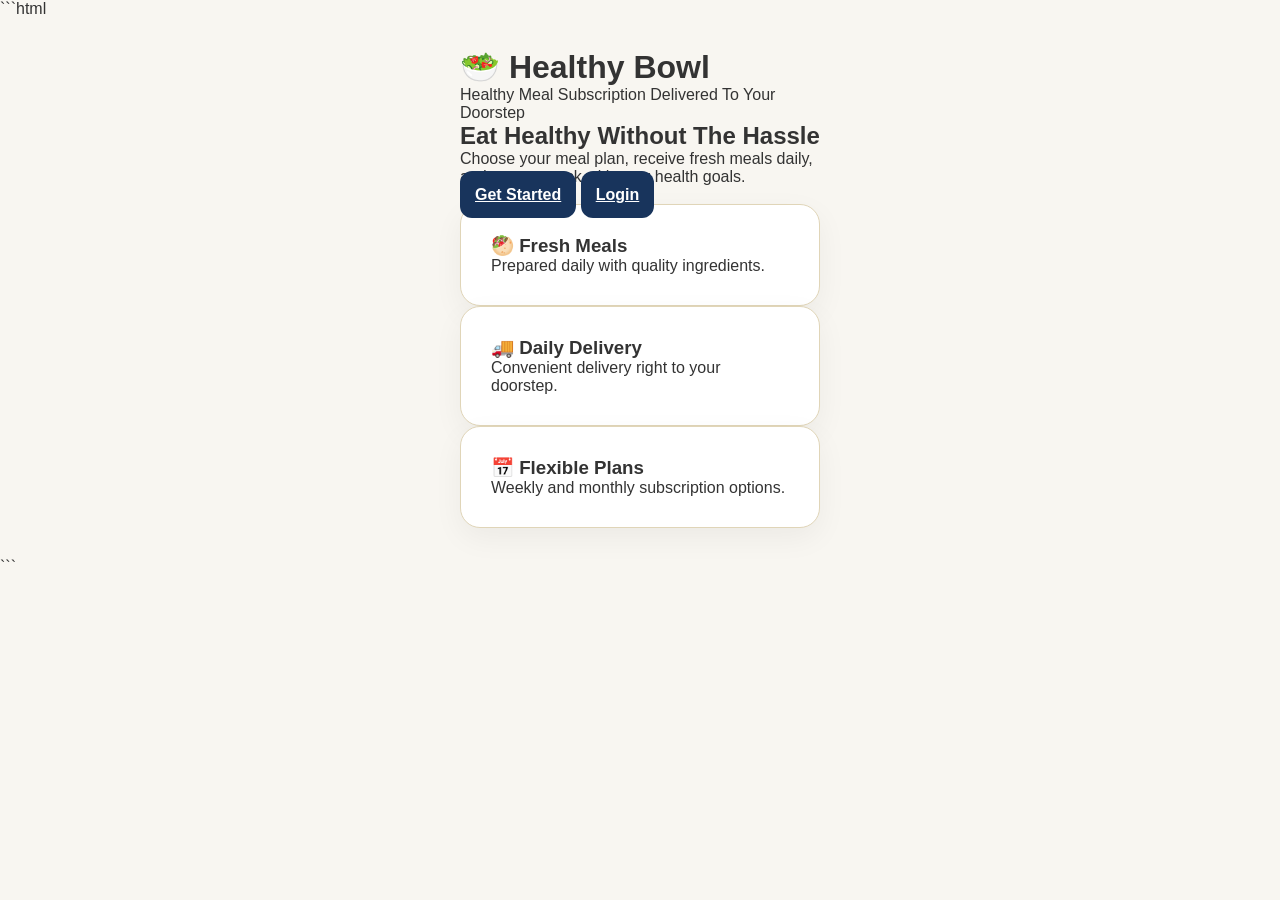
==== index.html @ 119b2592 "Add files via upload" ====
```html
<!DOCTYPE html>
<html lang="en">
<head>
    <meta charset="UTF-8">
    <meta name="viewport" content="width=device-width, initial-scale=1.0">
    <title>Healthy Bowl</title>
    <link rel="stylesheet" href="style.css">
</head>
<body>

    <div class="container">

        <header>
            <h1>🥗 Healthy Bowl</h1>
            <p>Healthy Meal Subscription Delivered To Your Doorstep</p>
        </header>

        <section class="hero">
            <h2>Eat Healthy Without The Hassle</h2>
            <p>
                Choose your meal plan, receive fresh meals daily,
                and stay on track with your health goals.
            </p>

            <div class="action-buttons">
                <a href="register.html" class="btn">Get Started</a>
                <a href="login.html" class="btn btn-secondary">Login</a>
            </div>
        </section>

        <section class="features">
            <div class="card">
                <h3>🥙 Fresh Meals</h3>
                <p>Prepared daily with quality ingredients.</p>
            </div>

            <div class="card">
                <h3>🚚 Daily Delivery</h3>
                <p>Convenient delivery right to your doorstep.</p>
            </div>

            <div class="card">
                <h3>📅 Flexible Plans</h3>
                <p>Weekly and monthly subscription options.</p>
            </div>
        </section>

    </div>

</body>
</html>
```
---- style.css ----
:root{
    --navy:#18345C;
    --gold:#C9A15D;
    --cream:#F8F6F1;
    --border:#E0D5B8;
    --success:#5E8C61;
}

*{
    margin:0;
    padding:0;
    box-sizing:border-box;
    font-family:'Segoe UI',sans-serif;
}

body{
    background:var(--cream);
    color:#333;
}

.container{
    width:100%;
    max-width:420px;
    margin:auto;
    padding:30px;
}

.card{
    background:white;
    border:1px solid var(--border);
    border-radius:20px;
    padding:30px;
    box-shadow:0 10px 30px rgba(0,0,0,.05);
}

.logo{
    text-align:center;
    color:var(--navy);
    font-size:32px;
    font-weight:700;
    margin-bottom:30px;
}

.subtitle{
    text-align:center;
    color:#666;
    margin-bottom:25px;
}

.input-group{
    margin-bottom:15px;
}

.input-group label{
    display:block;
    margin-bottom:8px;
    font-weight:600;
}

.input-group input{
    width:100%;
    padding:14px;
    border:1px solid #ddd;
    border-radius:12px;
}

.btn{
    width:100%;
    border:none;
    padding:15px;
    background:var(--navy);
    color:white;
    border-radius:12px;
    cursor:pointer;
    font-size:16px;
    font-weight:600;
}

.btn:hover{
    opacity:.9;
}

.link{
    text-align:center;
    margin-top:15px;
}

.link a{
    color:var(--gold);
    text-decoration:none;
}
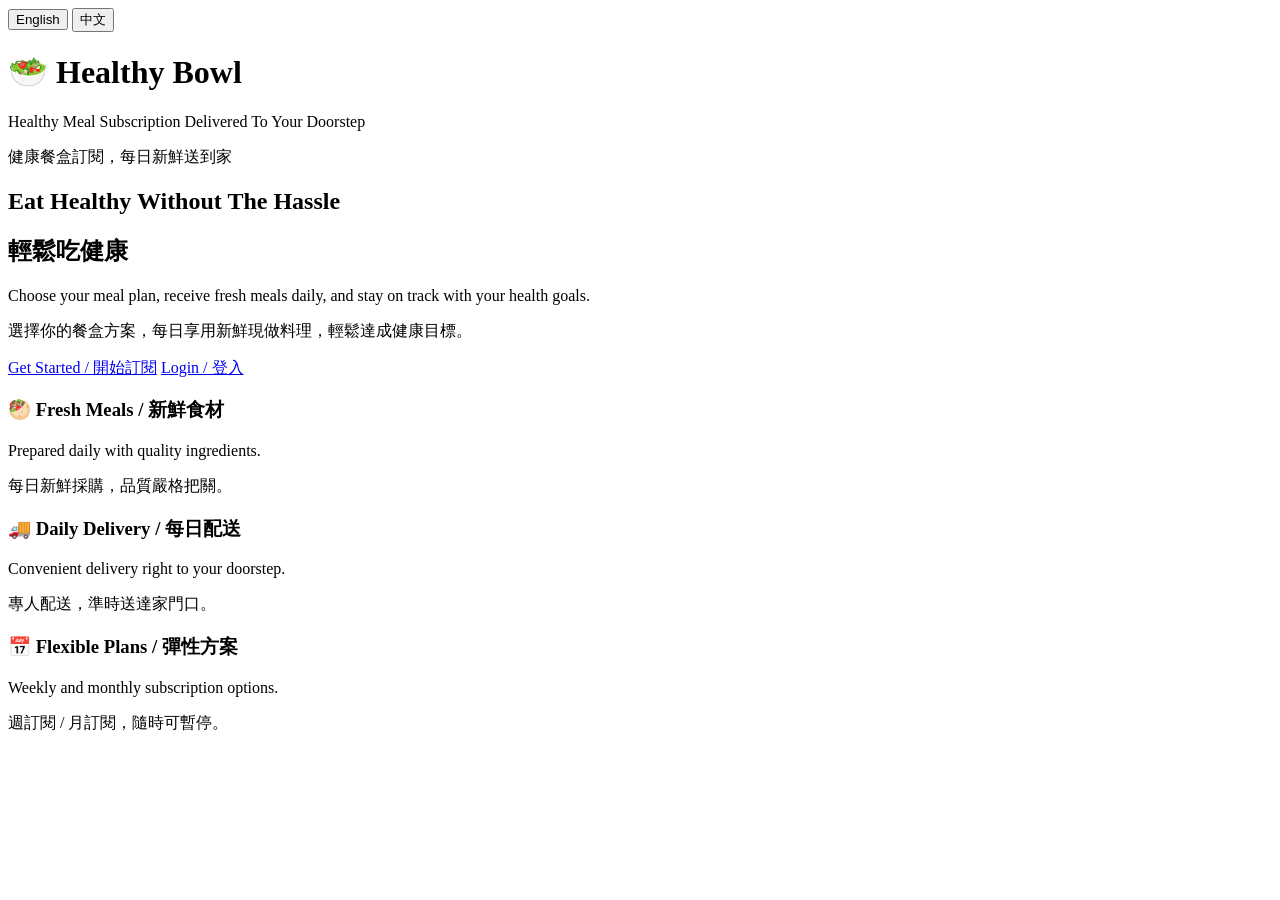
==== commit be5c3969: "Add files via upload" ====
--- a/index.html
+++ b/index.html
@@ -1,53 +1,60 @@
-```html
 <!DOCTYPE html>
 <html lang="en">
 <head>
     <meta charset="UTF-8">
     <meta name="viewport" content="width=device-width, initial-scale=1.0">
-    <title>Healthy Bowl</title>
-    <link rel="stylesheet" href="style.css">
+    <title>Healthy Bowl - Healthy Meal Subscription</title>
+    <link rel="stylesheet" href="css/style.css">
 </head>
 <body>
 
+    <!-- Language Switch / 語言切換 -->
+    <div class="language-switch">
+        <button onclick="document.documentElement.lang='en'">English</button>
+        <button onclick="document.documentElement.lang='zh'">中文</button>
+    </div>
+
     <div class="container">
-
         <header>
             <h1>🥗 Healthy Bowl</h1>
             <p>Healthy Meal Subscription Delivered To Your Doorstep</p>
+            <p class="lang-zh">健康餐盒訂閱，每日新鮮送到家</p>
         </header>
 
         <section class="hero">
             <h2>Eat Healthy Without The Hassle</h2>
+            <h2 class="lang-zh">輕鬆吃健康</h2>
             <p>
-                Choose your meal plan, receive fresh meals daily,
-                and stay on track with your health goals.
+                Choose your meal plan, receive fresh meals daily, and stay on track with your health goals.
             </p>
+            <p class="lang-zh">選擇你的餐盒方案，每日享用新鮮現做料理，輕鬆達成健康目標。</p>
 
             <div class="action-buttons">
-                <a href="register.html" class="btn">Get Started</a>
-                <a href="login.html" class="btn btn-secondary">Login</a>
+                <a href="register.html" class="btn">Get Started / 開始訂閱</a>
+                <a href="login.html" class="btn btn-secondary">Login / 登入</a>
             </div>
         </section>
 
         <section class="features">
             <div class="card">
-                <h3>🥙 Fresh Meals</h3>
+                <h3>🥙 Fresh Meals / 新鮮食材</h3>
                 <p>Prepared daily with quality ingredients.</p>
+                <p class="lang-zh">每日新鮮採購，品質嚴格把關。</p>
             </div>
 
             <div class="card">
-                <h3>🚚 Daily Delivery</h3>
+                <h3>🚚 Daily Delivery / 每日配送</h3>
                 <p>Convenient delivery right to your doorstep.</p>
+                <p class="lang-zh">專人配送，準時送達家門口。</p>
             </div>
 
             <div class="card">
-                <h3>📅 Flexible Plans</h3>
+                <h3>📅 Flexible Plans / 彈性方案</h3>
                 <p>Weekly and monthly subscription options.</p>
+                <p class="lang-zh">週訂閱 / 月訂閱，隨時可暫停。</p>
             </div>
         </section>
-
     </div>
 
 </body>
-</html>
-```
+</html>
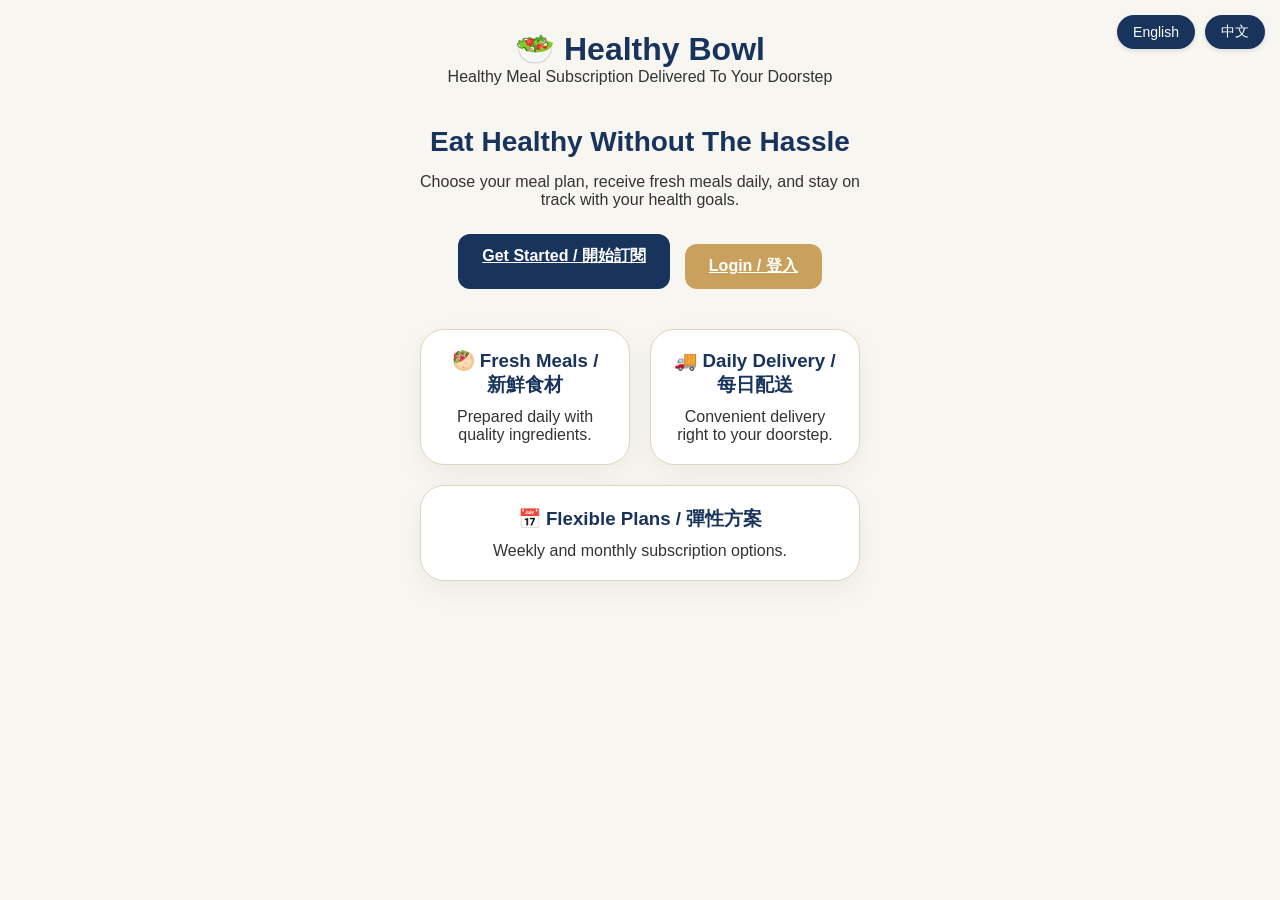
==== commit a509ef46: "Add files via upload" ====
--- a/index.html
+++ b/index.html
@@ -8,53 +8,48 @@
 </head>
 <body>
 
-    <!-- Language Switch / 語言切換 -->
-    <div class="language-switch">
-        <button onclick="document.documentElement.lang='en'">English</button>
-        <button onclick="document.documentElement.lang='zh'">中文</button>
-    </div>
+<div class="language-switch">
+    <button onclick="document.documentElement.lang='en'">English</button>
+    <button onclick="document.documentElement.lang='zh'">中文</button>
+</div>
 
-    <div class="container">
-        <header>
-            <h1>🥗 Healthy Bowl</h1>
-            <p>Healthy Meal Subscription Delivered To Your Doorstep</p>
-            <p class="lang-zh">健康餐盒訂閱，每日新鮮送到家</p>
-        </header>
+<div class="container">
+    <header>
+        <h1>🥗 Healthy Bowl</h1>
+        <p>Healthy Meal Subscription Delivered To Your Doorstep</p>
+        <p class="lang-zh">健康餐盒訂閱，每日新鮮送到家</p>
+    </header>
 
-        <section class="hero">
-            <h2>Eat Healthy Without The Hassle</h2>
-            <h2 class="lang-zh">輕鬆吃健康</h2>
-            <p>
-                Choose your meal plan, receive fresh meals daily, and stay on track with your health goals.
-            </p>
-            <p class="lang-zh">選擇你的餐盒方案，每日享用新鮮現做料理，輕鬆達成健康目標。</p>
+    <section class="hero">
+        <h2>Eat Healthy Without The Hassle</h2>
+        <h2 class="lang-zh">輕鬆吃健康</h2>
+        <p>Choose your meal plan, receive fresh meals daily, and stay on track with your health goals.</p>
+        <p class="lang-zh">選擇你的餐盒方案，每日享用新鮮現做料理，輕鬆達成健康目標。</p>
 
-            <div class="action-buttons">
-                <a href="register.html" class="btn">Get Started / 開始訂閱</a>
-                <a href="login.html" class="btn btn-secondary">Login / 登入</a>
-            </div>
-        </section>
+        <div class="action-buttons">
+            <a href="register.html" class="btn">Get Started / 開始訂閱</a>
+            <a href="login.html" class="btn btn-secondary">Login / 登入</a>
+        </div>
+    </section>
 
-        <section class="features">
-            <div class="card">
-                <h3>🥙 Fresh Meals / 新鮮食材</h3>
-                <p>Prepared daily with quality ingredients.</p>
-                <p class="lang-zh">每日新鮮採購，品質嚴格把關。</p>
-            </div>
-
-            <div class="card">
-                <h3>🚚 Daily Delivery / 每日配送</h3>
-                <p>Convenient delivery right to your doorstep.</p>
-                <p class="lang-zh">專人配送，準時送達家門口。</p>
-            </div>
-
-            <div class="card">
-                <h3>📅 Flexible Plans / 彈性方案</h3>
-                <p>Weekly and monthly subscription options.</p>
-                <p class="lang-zh">週訂閱 / 月訂閱，隨時可暫停。</p>
-            </div>
-        </section>
-    </div>
+    <section class="features">
+        <div class="card">
+            <h3>🥙 Fresh Meals / 新鮮食材</h3>
+            <p>Prepared daily with quality ingredients.</p>
+            <p class="lang-zh">每日新鮮採購，品質嚴格把關。</p>
+        </div>
+        <div class="card">
+            <h3>🚚 Daily Delivery / 每日配送</h3>
+            <p>Convenient delivery right to your doorstep.</p>
+            <p class="lang-zh">專人配送，準時送達家門口。</p>
+        </div>
+        <div class="card">
+            <h3>📅 Flexible Plans / 彈性方案</h3>
+            <p>Weekly and monthly subscription options.</p>
+            <p class="lang-zh">週訂閱 / 月訂閱，隨時可暫停。</p>
+        </div>
+    </section>
+</div>
 
 </body>
 </html>
--- a/css/style.css
+++ b/css/style.css
@@ -0,0 +1,327 @@
+:root{
+    --navy:#18345C;
+    --gold:#C9A15D;
+    --cream:#F8F6F1;
+    --border:#E0D5B8;
+    --success:#5E8C61;
+    --error:#c0392b;
+}
+
+*{
+    margin:0;
+    padding:0;
+    box-sizing:border-box;
+    font-family:'Segoe UI', Roboto, 'Helvetica Neue', sans-serif;
+}
+
+body{
+    background:var(--cream);
+    color:#333;
+    min-height:100vh;
+}
+
+/* Language Switch Button / 語言切換按鈕 */
+.language-switch{
+    position:fixed;
+    top:15px;
+    right:15px;
+    display:flex;
+    gap:10px;
+    z-index:1000;
+}
+
+.language-switch button{
+    padding:8px 16px;
+    background:var(--navy);
+    color:white;
+    border:none;
+    border-radius:20px;
+    cursor:pointer;
+    font-size:14px;
+    font-weight:500;
+    transition:all 0.3s ease;
+    box-shadow:0 2px 5px rgba(0,0,0,0.1);
+}
+
+.language-switch button:hover{
+    background:var(--gold);
+    transform:translateY(-2px);
+    box-shadow:0 4px 10px rgba(0,0,0,0.15);
+}
+
+.language-switch button:active{
+    transform:translateY(0);
+}
+
+/* Container */
+.container{
+    width:100%;
+    max-width:500px;
+    margin:0 auto;
+    padding:30px;
+}
+
+/* Card */
+.card{
+    background:white;
+    border:1px solid var(--border);
+    border-radius:24px;
+    padding:32px;
+    box-shadow:0 10px 30px rgba(0,0,0,0.05);
+}
+
+/* Logo */
+.logo{
+    text-align:center;
+    color:var(--navy);
+    font-size:28px;
+    font-weight:700;
+    margin-bottom:20px;
+}
+
+/* Subtitle */
+.subtitle{
+    text-align:center;
+    color:#666;
+    margin-bottom:25px;
+    font-size:18px;
+}
+
+/* Form Inputs */
+.input-group{
+    margin-bottom:18px;
+}
+
+.input-group label{
+    display:block;
+    margin-bottom:8px;
+    font-weight:600;
+    color:var(--navy);
+}
+
+.input-group input{
+    width:100%;
+    padding:14px;
+    border:1px solid #ddd;
+    border-radius:12px;
+    font-size:16px;
+    transition: border-color 0.3s;
+}
+
+.input-group input:focus{
+    outline:none;
+    border-color:var(--gold);
+}
+
+/* Buttons */
+.btn{
+    width:100%;
+    border:none;
+    padding:14px;
+    background:var(--navy);
+    color:white;
+    border-radius:12px;
+    cursor:pointer;
+    font-size:16px;
+    font-weight:600;
+    transition:opacity 0.3s, transform 0.1s;
+}
+
+.btn:hover{
+    opacity:0.9;
+}
+
+.btn:active{
+    transform:scale(0.98);
+}
+
+.btn-secondary{
+    background:var(--gold);
+    margin-top:10px;
+}
+
+/* Links */
+.link{
+    text-align:center;
+    margin-top:18px;
+}
+
+.link a{
+    color:var(--gold);
+    text-decoration:none;
+    font-size:14px;
+}
+
+.link a:hover{
+    text-decoration:underline;
+}
+
+/* Hero Section */
+.hero{
+    text-align:center;
+    margin:40px 0;
+}
+
+.hero h2{
+    color:var(--navy);
+    margin-bottom:15px;
+    font-size:28px;
+}
+
+.action-buttons{
+    display:flex;
+    gap:15px;
+    justify-content:center;
+    margin-top:25px;
+}
+
+.action-buttons .btn{
+    width:auto;
+    padding:12px 24px;
+}
+
+/* Features */
+.features{
+    display:flex;
+    flex-wrap:wrap;
+    gap:20px;
+    justify-content:center;
+    margin-top:30px;
+}
+
+.features .card{
+    flex:1;
+    min-width:150px;
+    text-align:center;
+    padding:20px;
+}
+
+.features .card h3{
+    color:var(--navy);
+    margin-bottom:10px;
+}
+
+/* User Info */
+.user-info{
+    background:var(--cream);
+    padding:15px;
+    border-radius:16px;
+    margin:20px 0;
+}
+
+.user-info p{
+    margin:8px 0;
+    font-size:16px;
+}
+
+/* Meal Card */
+.meal-card{
+    background:var(--cream);
+    padding:15px;
+    border-radius:16px;
+    margin:12px 0;
+    border-left:4px solid var(--gold);
+}
+
+.meal-card p{
+    font-weight:600;
+    margin-bottom:5px;
+}
+
+.meal-card small{
+    color:#666;
+    font-size:12px;
+}
+
+/* Header */
+header{
+    text-align:center;
+    margin-bottom:20px;
+}
+
+header h1{
+    color:var(--navy);
+    font-size:32px;
+}
+
+/* Chinese text - hidden by default, show when lang is zh */
+.lang-zh{
+    display:none;
+}
+
+/* Show Chinese when html lang is zh or zh-TW */
+html[lang="zh"] .lang-zh,
+html[lang="zh-TW"] .lang-zh{
+    display:block;
+}
+
+/* Hide English text when showing Chinese */
+html[lang="zh"] .lang-en,
+html[lang="zh-TW"] .lang-en{
+    display:none;
+}
+
+/* Responsive Design */
+@media (max-width: 480px){
+    .language-switch{
+        position:static;
+        justify-content:center;
+        padding:10px;
+    }
+    
+    .container{
+        padding:15px;
+    }
+    
+    .card{
+        padding:20px;
+    }
+    
+    .action-buttons{
+        flex-direction:column;
+        gap:10px;
+    }
+    
+    .action-buttons .btn{
+        width:100%;
+    }
+    
+    .features{
+        flex-direction:column;
+    }
+}
+
+/* Animation */
+@keyframes fadeIn {
+    from {
+        opacity: 0;
+        transform: translateY(10px);
+    }
+    to {
+        opacity: 1;
+        transform: translateY(0);
+    }
+}
+
+.card, .meal-card {
+    animation: fadeIn 0.3s ease-out;
+}
+
+/* Loading state */
+.loading {
+    opacity: 0.6;
+    pointer-events: none;
+}
+
+/* Utility Classes */
+.text-center {
+    text-align: center;
+}
+
+.mt-20 {
+    margin-top: 20px;
+}
+
+.mb-20 {
+    margin-bottom: 20px;
+}
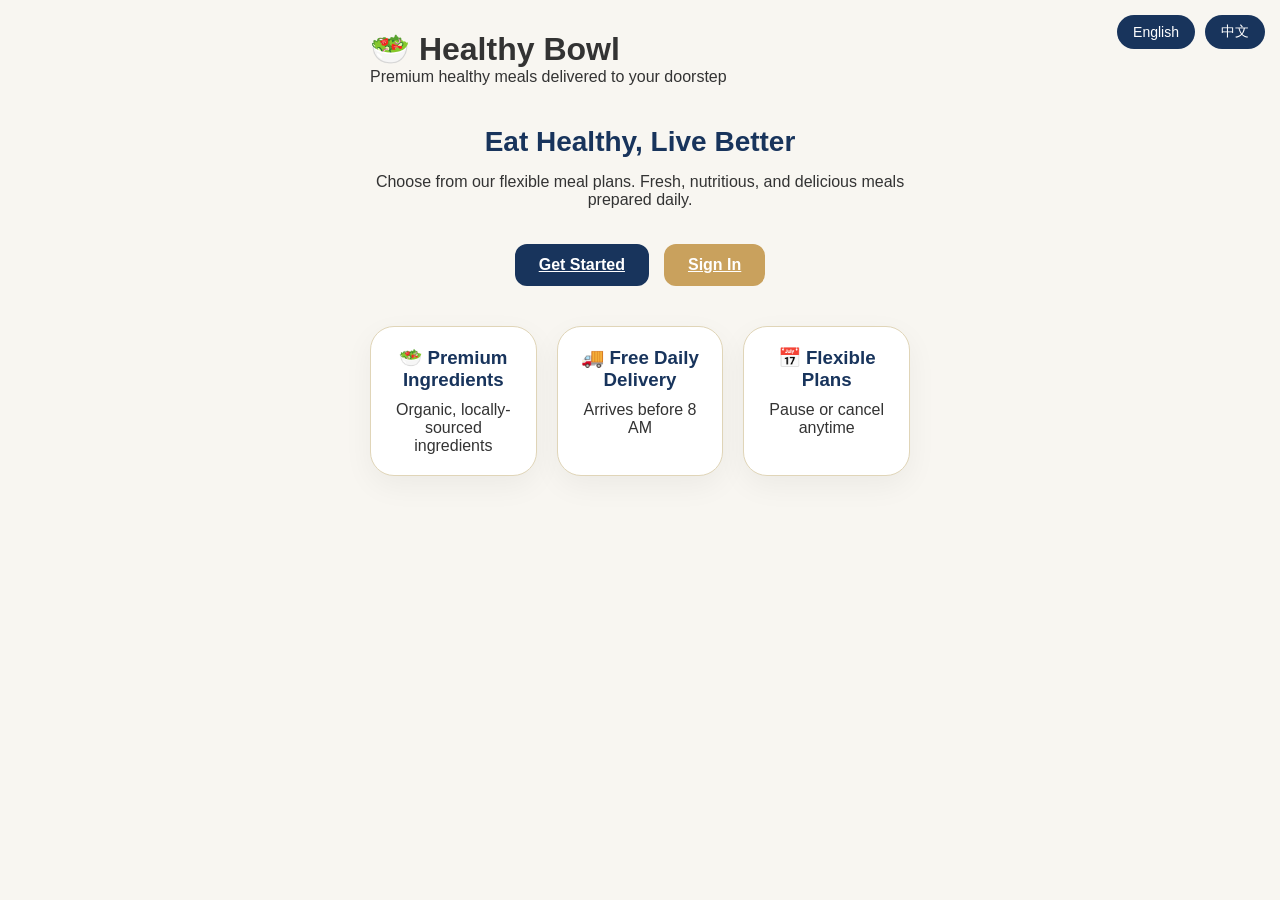
==== commit b4437100: "Add files via upload" ====
--- a/index.html
+++ b/index.html
@@ -3,7 +3,7 @@
 <head>
     <meta charset="UTF-8">
     <meta name="viewport" content="width=device-width, initial-scale=1.0">
-    <title>Healthy Bowl - Healthy Meal Subscription</title>
+    <title>Healthy Bowl - Premium Meal Subscription</title>
     <link rel="stylesheet" href="css/style.css">
 </head>
 <body>
@@ -16,37 +16,37 @@
 <div class="container">
     <header>
         <h1>🥗 Healthy Bowl</h1>
-        <p>Healthy Meal Subscription Delivered To Your Doorstep</p>
-        <p class="lang-zh">健康餐盒訂閱，每日新鮮送到家</p>
+        <p>Premium healthy meals delivered to your doorstep</p>
+        <p class="lang-zh">頂級健康餐盒，每日新鮮直送</p>
     </header>
 
     <section class="hero">
-        <h2>Eat Healthy Without The Hassle</h2>
-        <h2 class="lang-zh">輕鬆吃健康</h2>
-        <p>Choose your meal plan, receive fresh meals daily, and stay on track with your health goals.</p>
-        <p class="lang-zh">選擇你的餐盒方案，每日享用新鮮現做料理，輕鬆達成健康目標。</p>
+        <h2>Eat Healthy, Live Better</h2>
+        <h2 class="lang-zh">健康飲食，更美好的生活</h2>
+        <p>Choose from our flexible meal plans. Fresh, nutritious, and delicious meals prepared daily.</p>
+        <p class="lang-zh">選擇適合您的餐盒方案。每日新鮮現做，營養均衡又美味。</p>
 
         <div class="action-buttons">
-            <a href="register.html" class="btn">Get Started / 開始訂閱</a>
-            <a href="login.html" class="btn btn-secondary">Login / 登入</a>
+            <a href="register.html" class="btn">Get Started</a>
+            <a href="login.html" class="btn btn-secondary">Sign In</a>
         </div>
     </section>
 
     <section class="features">
         <div class="card">
-            <h3>🥙 Fresh Meals / 新鮮食材</h3>
-            <p>Prepared daily with quality ingredients.</p>
-            <p class="lang-zh">每日新鮮採購，品質嚴格把關。</p>
+            <h3>🥗 Premium Ingredients</h3>
+            <p>Organic, locally-sourced ingredients</p>
+            <p class="lang-zh">有機在地食材</p>
         </div>
         <div class="card">
-            <h3>🚚 Daily Delivery / 每日配送</h3>
-            <p>Convenient delivery right to your doorstep.</p>
-            <p class="lang-zh">專人配送，準時送達家門口。</p>
+            <h3>🚚 Free Daily Delivery</h3>
+            <p>Arrives before 8 AM</p>
+            <p class="lang-zh">每日8點前送達</p>
         </div>
         <div class="card">
-            <h3>📅 Flexible Plans / 彈性方案</h3>
-            <p>Weekly and monthly subscription options.</p>
-            <p class="lang-zh">週訂閱 / 月訂閱，隨時可暫停。</p>
+            <h3>📅 Flexible Plans</h3>
+            <p>Pause or cancel anytime</p>
+            <p class="lang-zh">隨時暫停或取消</p>
         </div>
     </section>
 </div>
--- a/css/style.css
+++ b/css/style.css
@@ -1,297 +1,554 @@
-:root{
-    --navy:#18345C;
-    --gold:#C9A15D;
-    --cream:#F8F6F1;
-    --border:#E0D5B8;
-    --success:#5E8C61;
-    --error:#c0392b;
-}
-
-*{
-    margin:0;
-    padding:0;
-    box-sizing:border-box;
-    font-family:'Segoe UI', Roboto, 'Helvetica Neue', sans-serif;
-}
-
-body{
-    background:var(--cream);
-    color:#333;
-    min-height:100vh;
-}
-
-/* Language Switch Button / 語言切換按鈕 */
-.language-switch{
-    position:fixed;
-    top:15px;
-    right:15px;
-    display:flex;
-    gap:10px;
-    z-index:1000;
-}
-
-.language-switch button{
-    padding:8px 16px;
-    background:var(--navy);
-    color:white;
-    border:none;
-    border-radius:20px;
-    cursor:pointer;
-    font-size:14px;
-    font-weight:500;
-    transition:all 0.3s ease;
-    box-shadow:0 2px 5px rgba(0,0,0,0.1);
-}
-
-.language-switch button:hover{
-    background:var(--gold);
-    transform:translateY(-2px);
-    box-shadow:0 4px 10px rgba(0,0,0,0.15);
-}
-
-.language-switch button:active{
-    transform:translateY(0);
+:root {
+    --navy: #18345C;
+    --gold: #C9A15D;
+    --cream: #F8F6F1;
+    --border: #E0D5B8;
+    --success: #5E8C61;
+    --error: #c0392b;
+    --warning: #e67e22;
+    --light-gray: #f0f0f0;
+}
+
+* {
+    margin: 0;
+    padding: 0;
+    box-sizing: border-box;
+    font-family: 'Segoe UI', Roboto, 'Helvetica Neue', sans-serif;
+}
+
+body {
+    background: var(--cream);
+    color: #333;
+    min-height: 100vh;
+}
+
+/* Language Switch */
+.language-switch {
+    position: fixed;
+    top: 15px;
+    right: 15px;
+    display: flex;
+    gap: 10px;
+    z-index: 1000;
+}
+
+.language-switch button {
+    padding: 8px 16px;
+    background: var(--navy);
+    color: white;
+    border: none;
+    border-radius: 20px;
+    cursor: pointer;
+    font-size: 14px;
+    font-weight: 500;
+    transition: all 0.3s ease;
+}
+
+.language-switch button:hover {
+    background: var(--gold);
+    transform: translateY(-2px);
 }
 
 /* Container */
-.container{
-    width:100%;
-    max-width:500px;
-    margin:0 auto;
-    padding:30px;
+.container {
+    width: 100%;
+    max-width: 600px;
+    margin: 0 auto;
+    padding: 30px;
+}
+
+.dashboard-container,
+.admin-container {
+    max-width: 900px;
 }
 
 /* Card */
-.card{
-    background:white;
-    border:1px solid var(--border);
-    border-radius:24px;
-    padding:32px;
-    box-shadow:0 10px 30px rgba(0,0,0,0.05);
+.card {
+    background: white;
+    border: 1px solid var(--border);
+    border-radius: 24px;
+    padding: 32px;
+    box-shadow: 0 10px 30px rgba(0, 0, 0, 0.05);
 }
 
 /* Logo */
-.logo{
-    text-align:center;
-    color:var(--navy);
-    font-size:28px;
-    font-weight:700;
-    margin-bottom:20px;
+.logo {
+    text-align: center;
+    color: var(--navy);
+    font-size: 28px;
+    font-weight: 700;
+    margin-bottom: 20px;
 }
 
 /* Subtitle */
-.subtitle{
-    text-align:center;
-    color:#666;
-    margin-bottom:25px;
-    font-size:18px;
+.subtitle {
+    text-align: center;
+    color: #666;
+    margin-bottom: 25px;
+    font-size: 18px;
 }
 
 /* Form Inputs */
-.input-group{
-    margin-bottom:18px;
-}
-
-.input-group label{
-    display:block;
-    margin-bottom:8px;
-    font-weight:600;
-    color:var(--navy);
-}
-
-.input-group input{
-    width:100%;
-    padding:14px;
-    border:1px solid #ddd;
-    border-radius:12px;
-    font-size:16px;
+.input-group {
+    margin-bottom: 18px;
+}
+
+.input-group label {
+    display: block;
+    margin-bottom: 8px;
+    font-weight: 600;
+    color: var(--navy);
+}
+
+.input-group input,
+.input-group select {
+    width: 100%;
+    padding: 14px;
+    border: 1px solid #ddd;
+    border-radius: 12px;
+    font-size: 16px;
     transition: border-color 0.3s;
 }
 
-.input-group input:focus{
-    outline:none;
-    border-color:var(--gold);
+.input-group input:focus,
+.input-group select:focus {
+    outline: none;
+    border-color: var(--gold);
 }
 
 /* Buttons */
-.btn{
-    width:100%;
-    border:none;
-    padding:14px;
-    background:var(--navy);
-    color:white;
-    border-radius:12px;
-    cursor:pointer;
-    font-size:16px;
-    font-weight:600;
-    transition:opacity 0.3s, transform 0.1s;
-}
-
-.btn:hover{
-    opacity:0.9;
-}
-
-.btn:active{
-    transform:scale(0.98);
-}
-
-.btn-secondary{
-    background:var(--gold);
-    margin-top:10px;
+.btn {
+    width: 100%;
+    border: none;
+    padding: 14px;
+    background: var(--navy);
+    color: white;
+    border-radius: 12px;
+    cursor: pointer;
+    font-size: 16px;
+    font-weight: 600;
+    transition: all 0.3s;
+    margin-top: 10px;
+}
+
+.btn:hover {
+    opacity: 0.9;
+    transform: translateY(-1px);
+}
+
+.btn-secondary {
+    background: var(--gold);
+}
+
+.btn-outline {
+    background: transparent;
+    border: 2px solid var(--navy);
+    color: var(--navy);
+}
+
+.btn-outline:hover {
+    background: var(--navy);
+    color: white;
+}
+
+.btn-small {
+    padding: 8px 16px;
+    background: var(--navy);
+    color: white;
+    border: none;
+    border-radius: 20px;
+    cursor: pointer;
+    font-size: 14px;
+    transition: all 0.3s;
 }
 
 /* Links */
-.link{
-    text-align:center;
-    margin-top:18px;
-}
-
-.link a{
-    color:var(--gold);
-    text-decoration:none;
-    font-size:14px;
-}
-
-.link a:hover{
-    text-decoration:underline;
+.link {
+    text-align: center;
+    margin-top: 18px;
+}
+
+.link a {
+    color: var(--gold);
+    text-decoration: none;
+    font-size: 14px;
+}
+
+.link a:hover {
+    text-decoration: underline;
 }
 
 /* Hero Section */
-.hero{
-    text-align:center;
-    margin:40px 0;
-}
-
-.hero h2{
-    color:var(--navy);
-    margin-bottom:15px;
-    font-size:28px;
-}
-
-.action-buttons{
-    display:flex;
-    gap:15px;
-    justify-content:center;
-    margin-top:25px;
-}
-
-.action-buttons .btn{
-    width:auto;
-    padding:12px 24px;
+.hero {
+    text-align: center;
+    margin: 40px 0;
+}
+
+.hero h2 {
+    color: var(--navy);
+    margin-bottom: 15px;
+    font-size: 28px;
+}
+
+.action-buttons {
+    display: flex;
+    gap: 15px;
+    justify-content: center;
+    margin-top: 25px;
+}
+
+.action-buttons .btn {
+    width: auto;
+    padding: 12px 24px;
 }
 
 /* Features */
-.features{
-    display:flex;
-    flex-wrap:wrap;
-    gap:20px;
-    justify-content:center;
-    margin-top:30px;
-}
-
-.features .card{
-    flex:1;
-    min-width:150px;
-    text-align:center;
-    padding:20px;
-}
-
-.features .card h3{
-    color:var(--navy);
-    margin-bottom:10px;
-}
-
-/* User Info */
-.user-info{
-    background:var(--cream);
-    padding:15px;
-    border-radius:16px;
-    margin:20px 0;
-}
-
-.user-info p{
-    margin:8px 0;
-    font-size:16px;
-}
-
-/* Meal Card */
-.meal-card{
-    background:var(--cream);
-    padding:15px;
-    border-radius:16px;
-    margin:12px 0;
-    border-left:4px solid var(--gold);
-}
-
-.meal-card p{
-    font-weight:600;
-    margin-bottom:5px;
-}
-
-.meal-card small{
-    color:#666;
-    font-size:12px;
-}
-
-/* Header */
-header{
-    text-align:center;
-    margin-bottom:20px;
-}
-
-header h1{
-    color:var(--navy);
-    font-size:32px;
-}
-
-/* Chinese text - hidden by default, show when lang is zh */
-.lang-zh{
-    display:none;
-}
-
-/* Show Chinese when html lang is zh or zh-TW */
+.features {
+    display: flex;
+    flex-wrap: wrap;
+    gap: 20px;
+    justify-content: center;
+    margin-top: 30px;
+}
+
+.features .card {
+    flex: 1;
+    min-width: 150px;
+    text-align: center;
+    padding: 20px;
+}
+
+.features .card h3 {
+    color: var(--navy);
+    margin-bottom: 10px;
+}
+
+/* Plan Grid */
+.plan-grid {
+    display: grid;
+    grid-template-columns: repeat(auto-fit, minmax(250px, 1fr));
+    gap: 20px;
+    margin: 20px 0;
+}
+
+.plan-card {
+    background: var(--cream);
+    border: 1px solid var(--border);
+    border-radius: 16px;
+    padding: 20px;
+    text-align: center;
+    cursor: pointer;
+    transition: all 0.3s;
+    position: relative;
+}
+
+.plan-card:hover {
+    transform: translateY(-5px);
+    box-shadow: 0 10px 25px rgba(0, 0, 0, 0.1);
+}
+
+.plan-card.selected {
+    border: 2px solid var(--gold);
+    background: #fff;
+}
+
+.plan-card.popular {
+    border: 2px solid var(--gold);
+}
+
+.popular-badge {
+    position: absolute;
+    top: -12px;
+    left: 50%;
+    transform: translateX(-50%);
+    background: var(--gold);
+    color: white;
+    padding: 4px 12px;
+    border-radius: 20px;
+    font-size: 12px;
+    font-weight: 600;
+}
+
+.plan-card h3 {
+    color: var(--navy);
+    margin-bottom: 10px;
+}
+
+.price {
+    font-size: 28px;
+    font-weight: 700;
+    color: var(--gold);
+    margin: 10px 0;
+}
+
+/* Dashboard Styles */
+.user-greeting {
+    text-align: center;
+    margin-bottom: 25px;
+}
+
+.plan-status-card {
+    background: var(--cream);
+    border-radius: 16px;
+    padding: 20px;
+    margin-bottom: 20px;
+}
+
+.plan-details p {
+    margin: 8px 0;
+    font-size: 16px;
+}
+
+.progress-section {
+    margin: 20px 0;
+}
+
+.progress-bar-container {
+    background: #e0e0e0;
+    border-radius: 20px;
+    height: 20px;
+    margin: 15px 0;
+    overflow: hidden;
+}
+
+.progress-bar {
+    background: var(--success);
+    height: 100%;
+    border-radius: 20px;
+    transition: width 0.5s ease;
+    width: 0%;
+}
+
+.progress-stats {
+    text-align: center;
+    margin: 10px 0;
+    font-size: 14px;
+    color: #666;
+}
+
+.delivery-list {
+    background: var(--cream);
+    border-radius: 16px;
+    padding: 15px;
+}
+
+.delivery-item {
+    display: flex;
+    justify-content: space-between;
+    align-items: center;
+    padding: 12px;
+    border-bottom: 1px solid var(--border);
+}
+
+.delivery-item:last-child {
+    border-bottom: none;
+}
+
+.delivery-date {
+    font-weight: 600;
+    color: var(--navy);
+}
+
+.delivery-status {
+    padding: 4px 12px;
+    border-radius: 20px;
+    font-size: 12px;
+    font-weight: 600;
+}
+
+.delivery-status.delivered {
+    background: var(--success);
+    color: white;
+}
+
+.delivery-status.pending {
+    background: var(--warning);
+    color: white;
+}
+
+.delivery-status.upcoming {
+    background: var(--gold);
+    color: white;
+}
+
+.action-buttons-dashboard {
+    display: flex;
+    gap: 15px;
+    margin-top: 25px;
+}
+
+.action-buttons-dashboard .btn {
+    flex: 1;
+    margin: 0;
+}
+
+/* Receipts List */
+.receipts-list {
+    margin: 20px 0;
+}
+
+.receipt-item {
+    background: var(--cream);
+    border-radius: 16px;
+    padding: 15px;
+    margin-bottom: 15px;
+    display: flex;
+    justify-content: space-between;
+    align-items: center;
+}
+
+.receipt-info h4 {
+    color: var(--navy);
+    margin-bottom: 5px;
+}
+
+.receipt-info p {
+    color: #666;
+    font-size: 12px;
+}
+
+.receipt-actions {
+    display: flex;
+    gap: 10px;
+}
+
+.receipt-img {
+    max-width: 80px;
+    max-height: 80px;
+    border-radius: 8px;
+    cursor: pointer;
+}
+
+/* Admin Panel */
+.admin-login {
+    max-width: 400px;
+    margin: 0 auto;
+}
+
+.user-list {
+    margin-top: 20px;
+}
+
+.user-card {
+    background: var(--cream);
+    border-radius: 16px;
+    padding: 20px;
+    margin-bottom: 20px;
+    border-left: 4px solid var(--gold);
+}
+
+.user-header {
+    display: flex;
+    justify-content: space-between;
+    align-items: center;
+    margin-bottom: 15px;
+    flex-wrap: wrap;
+}
+
+.user-name {
+    font-size: 18px;
+    font-weight: 700;
+    color: var(--navy);
+}
+
+.user-plan {
+    background: var(--gold);
+    color: white;
+    padding: 4px 12px;
+    border-radius: 20px;
+    font-size: 12px;
+}
+
+.user-details {
+    display: grid;
+    grid-template-columns: repeat(auto-fit, minmax(200px, 1fr));
+    gap: 15px;
+    margin: 15px 0;
+}
+
+.delivery-checkbox {
+    display: flex;
+    align-items: center;
+    gap: 8px;
+    margin: 5px 0;
+}
+
+.delivery-checkbox input {
+    width: 20px;
+    height: 20px;
+    cursor: pointer;
+}
+
+.upload-receipt-btn {
+    background: var(--navy);
+    color: white;
+    border: none;
+    padding: 6px 12px;
+    border-radius: 20px;
+    cursor: pointer;
+    font-size: 12px;
+    margin-top: 10px;
+}
+
+/* Responsive */
+@media (max-width: 768px) {
+    .language-switch {
+        position: static;
+        justify-content: center;
+        padding: 10px;
+    }
+    
+    .container {
+        padding: 15px;
+    }
+    
+    .card {
+        padding: 20px;
+    }
+    
+    .action-buttons {
+        flex-direction: column;
+    }
+    
+    .action-buttons .btn {
+        width: 100%;
+    }
+    
+    .features {
+        flex-direction: column;
+    }
+    
+    .plan-grid {
+        grid-template-columns: 1fr;
+    }
+    
+    .action-buttons-dashboard {
+        flex-direction: column;
+    }
+    
+    .user-header {
+        flex-direction: column;
+        gap: 10px;
+        align-items: flex-start;
+    }
+}
+
+/* Chinese text */
+.lang-zh {
+    display: none;
+}
+
 html[lang="zh"] .lang-zh,
-html[lang="zh-TW"] .lang-zh{
-    display:block;
-}
-
-/* Hide English text when showing Chinese */
+html[lang="zh-TW"] .lang-zh {
+    display: block;
+}
+
 html[lang="zh"] .lang-en,
-html[lang="zh-TW"] .lang-en{
-    display:none;
-}
-
-/* Responsive Design */
-@media (max-width: 480px){
-    .language-switch{
-        position:static;
-        justify-content:center;
-        padding:10px;
-    }
-    
-    .container{
-        padding:15px;
-    }
-    
-    .card{
-        padding:20px;
-    }
-    
-    .action-buttons{
-        flex-direction:column;
-        gap:10px;
-    }
-    
-    .action-buttons .btn{
-        width:100%;
-    }
-    
-    .features{
-        flex-direction:column;
-    }
-}
-
-/* Animation */
+html[lang="zh-TW"] .lang-en {
+    display: none;
+}
+
+/* Animations */
 @keyframes fadeIn {
     from {
         opacity: 0;
@@ -303,25 +560,56 @@
     }
 }
 
-.card, .meal-card {
+.card, .plan-card, .user-card, .receipt-item {
     animation: fadeIn 0.3s ease-out;
 }
 
-/* Loading state */
-.loading {
-    opacity: 0.6;
-    pointer-events: none;
-}
-
-/* Utility Classes */
-.text-center {
-    text-align: center;
-}
-
-.mt-20 {
-    margin-top: 20px;
-}
-
-.mb-20 {
-    margin-bottom: 20px;
+/* Loading spinner */
+.loading-spinner {
+    text-align: center;
+    padding: 20px;
+}
+
+.loading-spinner::after {
+    content: "";
+    display: inline-block;
+    width: 30px;
+    height: 30px;
+    border: 3px solid var(--border);
+    border-top-color: var(--gold);
+    border-radius: 50%;
+    animation: spin 0.8s linear infinite;
+}
+
+@keyframes spin {
+    to { transform: rotate(360deg); }
+}
+
+/* Modal */
+.modal {
+    display: none;
+    position: fixed;
+    top: 0;
+    left: 0;
+    width: 100%;
+    height: 100%;
+    background: rgba(0, 0, 0, 0.5);
+    justify-content: center;
+    align-items: center;
+    z-index: 2000;
+}
+
+.modal-content {
+    background: white;
+    border-radius: 24px;
+    padding: 30px;
+    max-width: 500px;
+    width: 90%;
+    max-height: 80vh;
+    overflow-y: auto;
+}
+
+.modal-content img {
+    max-width: 100%;
+    border-radius: 12px;
 }
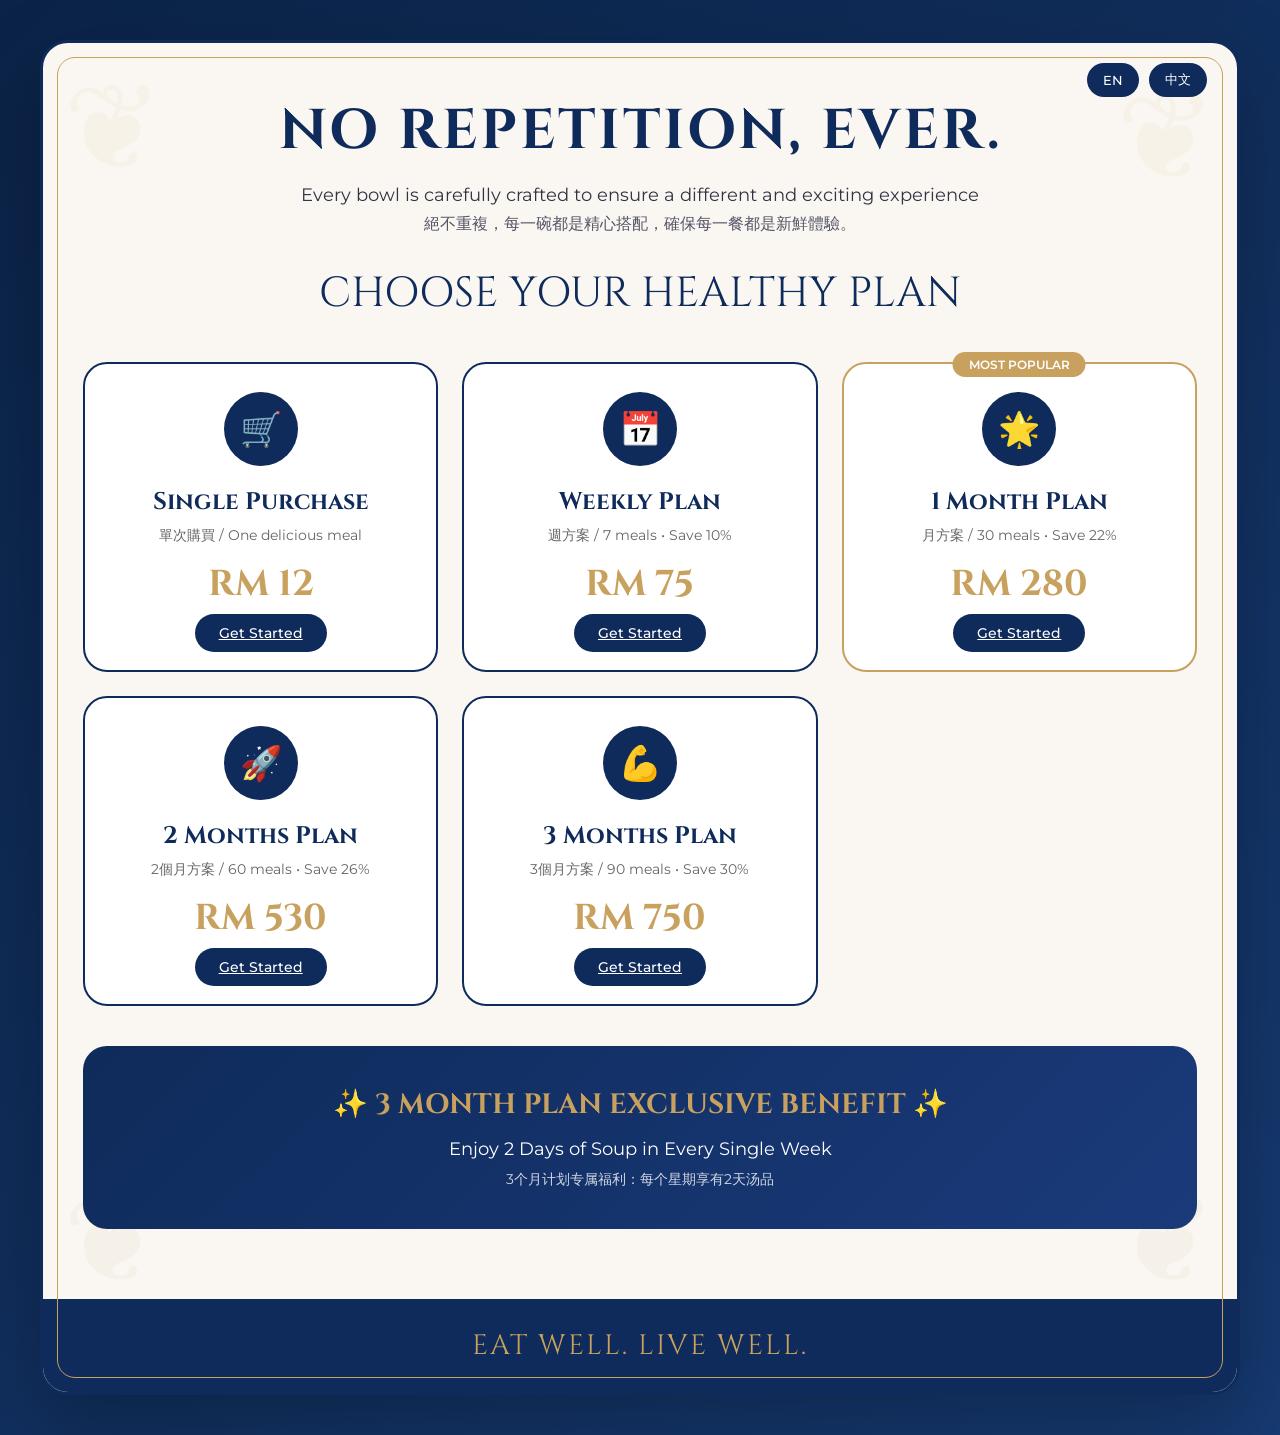
==== commit e479b962: "Add files via upload" ====
--- a/index.html
+++ b/index.html
@@ -4,51 +4,83 @@
     <meta charset="UTF-8">
     <meta name="viewport" content="width=device-width, initial-scale=1.0">
     <title>Healthy Bowl - Premium Meal Subscription</title>
-    <link rel="stylesheet" href="css/style.css">
+    <link href="https://fonts.googleapis.com/css2?family=Cinzel:wght@400;600;700&family=Montserrat:wght@300;400;500;600;700&display=swap" rel="stylesheet">
+    <link rel="stylesheet" href="css/common.css">
 </head>
 <body>
 
-<div class="language-switch">
-    <button onclick="document.documentElement.lang='en'">English</button>
-    <button onclick="document.documentElement.lang='zh'">中文</button>
-</div>
+<div class="main-container">
+    <div class="leaf l1">❦</div>
+    <div class="leaf l2">❦</div>
+    <div class="leaf l3">❦</div>
+    <div class="leaf l4">❦</div>
 
-<div class="container">
-    <header>
-        <h1>🥗 Healthy Bowl</h1>
-        <p>Premium healthy meals delivered to your doorstep</p>
-        <p class="lang-zh">頂級健康餐盒，每日新鮮直送</p>
-    </header>
+    <div class="language-switch">
+        <button onclick="document.documentElement.lang='en'">EN</button>
+        <button onclick="document.documentElement.lang='zh'">中文</button>
+    </div>
 
-    <section class="hero">
-        <h2>Eat Healthy, Live Better</h2>
-        <h2 class="lang-zh">健康飲食，更美好的生活</h2>
-        <p>Choose from our flexible meal plans. Fresh, nutritious, and delicious meals prepared daily.</p>
-        <p class="lang-zh">選擇適合您的餐盒方案。每日新鮮現做，營養均衡又美味。</p>
+    <div class="header">
+        <h1>NO REPETITION, EVER.</h1>
+        <div class="subtitle">Every bowl is carefully crafted to ensure a different and exciting experience</div>
+        <div class="chinese">絕不重複，每一碗都是精心搭配，確保每一餐都是新鮮體驗。</div>
+        <div class="section-title">CHOOSE YOUR HEALTHY PLAN</div>
+    </div>
 
-        <div class="action-buttons">
-            <a href="register.html" class="btn">Get Started</a>
-            <a href="login.html" class="btn btn-secondary">Sign In</a>
+    <div class="content">
+        <div class="plan-grid">
+            <div class="plan-card">
+                <div class="plan-icon">🛒</div>
+                <h3>Single Purchase</h3>
+                <p>單次購買 / One delicious meal</p>
+                <div class="price">RM 12</div>
+                <a href="register.html" class="btn-small">Get Started</a>
+            </div>
+
+            <div class="plan-card">
+                <div class="plan-icon">📅</div>
+                <h3>Weekly Plan</h3>
+                <p>週方案 / 7 meals • Save 10%</p>
+                <div class="price">RM 75</div>
+                <a href="register.html" class="btn-small">Get Started</a>
+            </div>
+
+            <div class="plan-card popular">
+                <div class="popular-badge">MOST POPULAR</div>
+                <div class="plan-icon">🌟</div>
+                <h3>1 Month Plan</h3>
+                <p>月方案 / 30 meals • Save 22%</p>
+                <div class="price">RM 280</div>
+                <a href="register.html" class="btn-small">Get Started</a>
+            </div>
+
+            <div class="plan-card">
+                <div class="plan-icon">🚀</div>
+                <h3>2 Months Plan</h3>
+                <p>2個月方案 / 60 meals • Save 26%</p>
+                <div class="price">RM 530</div>
+                <a href="register.html" class="btn-small">Get Started</a>
+            </div>
+
+            <div class="plan-card">
+                <div class="plan-icon">💪</div>
+                <h3>3 Months Plan</h3>
+                <p>3個月方案 / 90 meals • Save 30%</p>
+                <div class="price">RM 750</div>
+                <a href="register.html" class="btn-small">Get Started</a>
+            </div>
         </div>
-    </section>
 
-    <section class="features">
-        <div class="card">
-            <h3>🥗 Premium Ingredients</h3>
-            <p>Organic, locally-sourced ingredients</p>
-            <p class="lang-zh">有機在地食材</p>
+        <div class="promo-banner">
+            <h3>✨ 3 MONTH PLAN EXCLUSIVE BENEFIT ✨</h3>
+            <p>Enjoy 2 Days of Soup in Every Single Week</p>
+            <div class="chinese">3个月计划专属福利：每个星期享有2天汤品</div>
         </div>
-        <div class="card">
-            <h3>🚚 Free Daily Delivery</h3>
-            <p>Arrives before 8 AM</p>
-            <p class="lang-zh">每日8點前送達</p>
-        </div>
-        <div class="card">
-            <h3>📅 Flexible Plans</h3>
-            <p>Pause or cancel anytime</p>
-            <p class="lang-zh">隨時暫停或取消</p>
-        </div>
-    </section>
+    </div>
+
+    <div class="footer">
+        EAT WELL. LIVE WELL.
+    </div>
 </div>
 
 </body>
--- a/css/common.css
+++ b/css/common.css
@@ -0,0 +1,665 @@
+/* ============================================
+   Healthy Bowl - 前端統一樣式表
+   奢華風格 | 深藍 + 金色 + 奶油色
+============================================ */
+
+/* 字體導入 */
+@import url('https://fonts.googleapis.com/css2?family=Cinzel:wght@400;600;700&family=Montserrat:wght@300;400;500;600;700&display=swap');
+
+/* ============================================
+   變數定義
+============================================ */
+:root {
+    --navy: #0f2b5b;
+    --gold: #c8a15e;
+    --cream: #faf7f2;
+    --dark-cream: #f0ebe2;
+    --success: #2d6a4f;
+    --error: #c31313;
+    --warning: #e67e22;
+    --border-light: #e0d5b8;
+}
+
+/* ============================================
+   基礎重置
+============================================ */
+* {
+    margin: 0;
+    padding: 0;
+    box-sizing: border-box;
+}
+
+body {
+    background: linear-gradient(135deg, #0b2347, #163a72);
+    font-family: 'Montserrat', sans-serif;
+    min-height: 100vh;
+    padding: 40px;
+}
+
+/* ============================================
+   主容器
+============================================ */
+.main-container {
+    max-width: 1400px;
+    margin: auto;
+    background: var(--cream);
+    border-radius: 28px;
+    position: relative;
+    overflow: hidden;
+    border: 3px solid var(--navy);
+    box-shadow: 0 30px 80px rgba(0, 0, 0, 0.25);
+}
+
+.main-container:before {
+    content: "";
+    position: absolute;
+    inset: 14px;
+    border: 1.5px solid var(--gold);
+    border-radius: 18px;
+    pointer-events: none;
+    z-index: 1;
+}
+
+/* ============================================
+   裝飾葉子
+============================================ */
+.leaf {
+    position: absolute;
+    font-size: 120px;
+    opacity: 0.06;
+    color: var(--gold);
+    pointer-events: none;
+    z-index: 0;
+}
+.leaf.l1 { top: 10px; left: 20px; }
+.leaf.l2 { top: 20px; right: 20px; }
+.leaf.l3 { bottom: 80px; left: 20px; }
+.leaf.l4 { bottom: 80px; right: 20px; }
+
+/* ============================================
+   語言切換
+============================================ */
+.language-switch {
+    position: absolute;
+    top: 20px;
+    right: 30px;
+    display: flex;
+    gap: 10px;
+    z-index: 10;
+}
+.language-switch button {
+    padding: 8px 16px;
+    background: var(--navy);
+    color: white;
+    border: none;
+    border-radius: 30px;
+    cursor: pointer;
+    font-size: 13px;
+    font-weight: 500;
+    transition: all 0.3s ease;
+    font-family: 'Montserrat', sans-serif;
+}
+.language-switch button:hover {
+    background: var(--gold);
+    transform: translateY(-2px);
+}
+
+/* ============================================
+   標題區域
+============================================ */
+.header {
+    padding: 50px 50px 20px;
+    text-align: center;
+    position: relative;
+    z-index: 2;
+}
+.header h1 {
+    font-family: 'Cinzel', serif;
+    font-size: 56px;
+    color: var(--navy);
+    letter-spacing: 3px;
+}
+.header .subtitle {
+    font-size: 18px;
+    margin-top: 15px;
+    color: #334;
+    font-weight: 400;
+}
+.header .chinese {
+    margin-top: 8px;
+    font-size: 16px;
+    color: #556;
+}
+.section-title {
+    font-family: 'Cinzel', serif;
+    font-size: 42px;
+    color: var(--navy);
+    margin: 30px 0 20px;
+    text-align: center;
+}
+
+/* ============================================
+   內容區域
+============================================ */
+.content {
+    padding: 0 40px 40px;
+    position: relative;
+    z-index: 2;
+}
+
+/* ============================================
+   卡片
+============================================ */
+.card {
+    background: white;
+    border: 2px solid var(--navy);
+    border-radius: 24px;
+    overflow: hidden;
+    margin-bottom: 30px;
+}
+
+.inner-card {
+    background: white;
+    border-radius: 24px;
+    padding: 32px;
+    box-shadow: 0 10px 30px rgba(0, 0, 0, 0.05);
+}
+
+/* 限寬卡片 */
+.card-limited {
+    max-width: 600px;
+    margin: 0 auto;
+}
+
+/* ============================================
+   方案卡片網格
+============================================ */
+.plan-grid {
+    display: grid;
+    grid-template-columns: repeat(auto-fit, minmax(280px, 1fr));
+    gap: 24px;
+    margin-bottom: 40px;
+}
+.plan-card {
+    background: white;
+    border: 2px solid var(--navy);
+    border-radius: 24px;
+    padding: 28px 20px;
+    text-align: center;
+    cursor: pointer;
+    transition: all 0.3s ease;
+    position: relative;
+}
+.plan-card:hover {
+    transform: translateY(-5px);
+    box-shadow: 0 20px 40px rgba(0, 0, 0, 0.1);
+}
+.plan-card.selected {
+    border: 2px solid var(--gold);
+    background: linear-gradient(135deg, #fff, #fef9f0);
+}
+.plan-card.popular {
+    border: 2px solid var(--gold);
+}
+.popular-badge {
+    position: absolute;
+    top: -12px;
+    left: 50%;
+    transform: translateX(-50%);
+    background: var(--gold);
+    color: white;
+    padding: 5px 16px;
+    border-radius: 30px;
+    font-size: 12px;
+    font-weight: 600;
+}
+.plan-icon {
+    width: 74px;
+    height: 74px;
+    border-radius: 50%;
+    background: var(--navy);
+    display: inline-flex;
+    align-items: center;
+    justify-content: center;
+    font-size: 34px;
+    color: white;
+    margin-bottom: 20px;
+}
+.plan-card h3 {
+    font-family: 'Cinzel', serif;
+    font-size: 24px;
+    color: var(--navy);
+    margin-bottom: 8px;
+}
+.plan-card p {
+    font-size: 14px;
+    color: #666;
+    margin-bottom: 15px;
+}
+.price {
+    font-size: 36px;
+    font-family: 'Cinzel', serif;
+    font-weight: 700;
+    color: var(--gold);
+    margin: 15px 0;
+}
+.price small {
+    font-size: 14px;
+    font-family: 'Montserrat', sans-serif;
+}
+.save-badge {
+    position: absolute;
+    left: -15px;
+    top: 20px;
+    width: 70px;
+    height: 70px;
+    background: #c31313;
+    border-radius: 50%;
+    color: white;
+    display: flex;
+    align-items: center;
+    justify-content: center;
+    font-weight: 700;
+    font-size: 12px;
+    text-align: center;
+    line-height: 1.3;
+    box-shadow: 0 8px 20px rgba(0, 0, 0, 0.2);
+}
+
+/* ============================================
+   表單元素
+============================================ */
+.input-group {
+    margin-bottom: 20px;
+}
+.input-group label {
+    display: block;
+    margin-bottom: 8px;
+    font-weight: 600;
+    color: var(--navy);
+    font-family: 'Montserrat', sans-serif;
+}
+.input-group input,
+.input-group select {
+    width: 100%;
+    padding: 14px 18px;
+    border: 1px solid #ddd;
+    border-radius: 16px;
+    font-size: 16px;
+    font-family: 'Montserrat', sans-serif;
+    transition: all 0.3s;
+}
+.input-group input:focus,
+.input-group select:focus {
+    outline: none;
+    border-color: var(--gold);
+    box-shadow: 0 0 0 3px rgba(200, 161, 94, 0.2);
+}
+
+/* ============================================
+   按鈕
+============================================ */
+.btn {
+    width: 100%;
+    border: none;
+    padding: 16px;
+    background: var(--navy);
+    color: white;
+    border-radius: 40px;
+    cursor: pointer;
+    font-size: 16px;
+    font-weight: 600;
+    font-family: 'Montserrat', sans-serif;
+    transition: all 0.3s;
+    margin-top: 10px;
+}
+.btn:hover {
+    background: var(--gold);
+    transform: translateY(-2px);
+}
+.btn-secondary {
+    background: var(--gold);
+}
+.btn-secondary:hover {
+    background: var(--navy);
+}
+.btn-outline {
+    background: transparent;
+    border: 2px solid var(--navy);
+    color: var(--navy);
+}
+.btn-outline:hover {
+    background: var(--navy);
+    color: white;
+}
+.btn-small {
+    padding: 10px 24px;
+    background: var(--navy);
+    color: white;
+    border: none;
+    border-radius: 40px;
+    cursor: pointer;
+    font-size: 14px;
+    font-weight: 500;
+    transition: all 0.3s;
+}
+.btn-small:hover {
+    background: var(--gold);
+}
+
+/* ============================================
+   連結
+============================================ */
+.link {
+    text-align: center;
+    margin-top: 20px;
+}
+.link a {
+    color: var(--gold);
+    text-decoration: none;
+    font-size: 14px;
+}
+.link a:hover {
+    text-decoration: underline;
+}
+
+/* ============================================
+   儀表板樣式
+============================================ */
+.user-greeting {
+    text-align: center;
+    margin-bottom: 30px;
+}
+.user-greeting h2 {
+    font-family: 'Cinzel', serif;
+    color: var(--navy);
+}
+.plan-status-card {
+    background: linear-gradient(135deg, #faf7f2, #f0ebe2);
+    border-radius: 24px;
+    padding: 25px;
+    margin-bottom: 25px;
+    border-left: 4px solid var(--gold);
+}
+.plan-status-card h3 {
+    font-family: 'Cinzel', serif;
+    color: var(--navy);
+    margin-bottom: 15px;
+}
+.plan-details p {
+    margin: 10px 0;
+    font-size: 16px;
+}
+.progress-section {
+    margin: 25px 0;
+}
+.progress-section h4 {
+    font-family: 'Cinzel', serif;
+    color: var(--navy);
+    margin-bottom: 15px;
+}
+.progress-bar-container {
+    background: #e0e0e0;
+    border-radius: 30px;
+    height: 20px;
+    margin: 15px 0;
+    overflow: hidden;
+}
+.progress-bar {
+    background: var(--success);
+    height: 100%;
+    border-radius: 30px;
+    transition: width 0.5s ease;
+    width: 0%;
+}
+.progress-stats {
+    text-align: center;
+    margin: 10px 0;
+    font-size: 14px;
+    color: #666;
+}
+.delivery-list {
+    background: linear-gradient(135deg, #faf7f2, #f0ebe2);
+    border-radius: 24px;
+    padding: 20px;
+}
+.delivery-item {
+    display: flex;
+    justify-content: space-between;
+    align-items: center;
+    padding: 15px;
+    border-bottom: 1px solid var(--border-light);
+}
+.delivery-item:last-child {
+    border-bottom: none;
+}
+.delivery-date {
+    font-weight: 600;
+    color: var(--navy);
+}
+.delivery-status {
+    padding: 5px 15px;
+    border-radius: 30px;
+    font-size: 12px;
+    font-weight: 600;
+}
+.delivery-status.delivered {
+    background: var(--success);
+    color: white;
+}
+.delivery-status.pending {
+    background: var(--warning);
+    color: white;
+}
+.delivery-status.upcoming {
+    background: var(--gold);
+    color: white;
+}
+.action-buttons {
+    display: flex;
+    gap: 15px;
+    margin-top: 25px;
+}
+.action-buttons .btn {
+    flex: 1;
+    margin: 0;
+}
+
+/* ============================================
+   收據列表
+============================================ */
+.receipts-list {
+    margin: 20px 0;
+}
+.receipt-item {
+    background: linear-gradient(135deg, #faf7f2, #f0ebe2);
+    border-radius: 20px;
+    padding: 18px;
+    margin-bottom: 15px;
+    display: flex;
+    justify-content: space-between;
+    align-items: center;
+}
+.receipt-info h4 {
+    font-family: 'Cinzel', serif;
+    color: var(--navy);
+    margin-bottom: 5px;
+}
+.receipt-info p {
+    color: #666;
+    font-size: 13px;
+}
+.receipt-actions {
+    display: flex;
+    gap: 10px;
+}
+.receipt-img {
+    max-width: 80px;
+    max-height: 80px;
+    border-radius: 12px;
+    cursor: pointer;
+    border: 2px solid var(--gold);
+}
+
+/* ============================================
+   促銷橫幅
+============================================ */
+.promo-banner {
+    background: linear-gradient(135deg, #0f2b5b, #1a3a7a);
+    text-align: center;
+    padding: 40px;
+    border-radius: 24px;
+    margin-bottom: 30px;
+}
+.promo-banner h3 {
+    font-family: 'Cinzel', serif;
+    color: var(--gold);
+    font-size: 28px;
+    margin-bottom: 15px;
+}
+.promo-banner p {
+    color: white;
+    font-size: 18px;
+}
+.promo-banner .chinese {
+    color: rgba(255, 255, 255, 0.8);
+    font-size: 14px;
+    margin-top: 10px;
+}
+
+/* ============================================
+   底部
+============================================ */
+.footer {
+    background: var(--navy);
+    color: var(--gold);
+    text-align: center;
+    padding: 28px;
+    font-family: 'Cinzel', serif;
+    font-size: 28px;
+    letter-spacing: 2px;
+}
+
+/* ============================================
+   中英文切換
+============================================ */
+.lang-zh {
+    display: none;
+}
+html[lang="zh"] .lang-zh,
+html[lang="zh-TW"] .lang-zh {
+    display: block;
+}
+
+/* ============================================
+   響應式設計
+============================================ */
+@media (max-width: 768px) {
+    body {
+        padding: 20px;
+    }
+    .header {
+        padding: 40px 20px 15px;
+    }
+    .header h1 {
+        font-size: 32px;
+    }
+    .section-title {
+        font-size: 28px;
+    }
+    .content {
+        padding: 0 20px 30px;
+    }
+    .plan-grid {
+        grid-template-columns: 1fr;
+    }
+    .action-buttons {
+        flex-direction: column;
+    }
+    .leaf {
+        font-size: 60px;
+    }
+    .language-switch {
+        position: absolute;
+        top: 15px;
+        right: 15px;
+    }
+    .footer {
+        font-size: 18px;
+        padding: 20px;
+    }
+    .promo-banner h3 {
+        font-size: 22px;
+    }
+    .promo-banner p {
+        font-size: 14px;
+    }
+}
+
+/* ============================================
+   動畫
+============================================ */
+@keyframes fadeIn {
+    from {
+        opacity: 0;
+        transform: translateY(20px);
+    }
+    to {
+        opacity: 1;
+        transform: translateY(0);
+    }
+}
+.card, .plan-card, .receipt-item, .inner-card, .promo-banner {
+    animation: fadeIn 0.4s ease-out;
+}
+
+/* ============================================
+   加載動畫
+============================================ */
+.loading-spinner {
+    text-align: center;
+    padding: 40px;
+}
+.loading-spinner::after {
+    content: "";
+    display: inline-block;
+    width: 40px;
+    height: 40px;
+    border: 3px solid var(--border-light);
+    border-top-color: var(--gold);
+    border-radius: 50%;
+    animation: spin 0.8s linear infinite;
+}
+@keyframes spin {
+    to { transform: rotate(360deg); }
+}
+
+/* ============================================
+   彈窗
+============================================ */
+.modal {
+    display: none;
+    position: fixed;
+    top: 0;
+    left: 0;
+    width: 100%;
+    height: 100%;
+    background: rgba(0, 0, 0, 0.6);
+    justify-content: center;
+    align-items: center;
+    z-index: 2000;
+}
+.modal-content {
+    background: white;
+    border-radius: 28px;
+    padding: 30px;
+    max-width: 500px;
+    width: 90%;
+    max-height: 80vh;
+    overflow-y: auto;
+    border: 3px solid var(--gold);
+}
+.modal-content img {
+    max-width: 100%;
+    border-radius: 16px;
+}
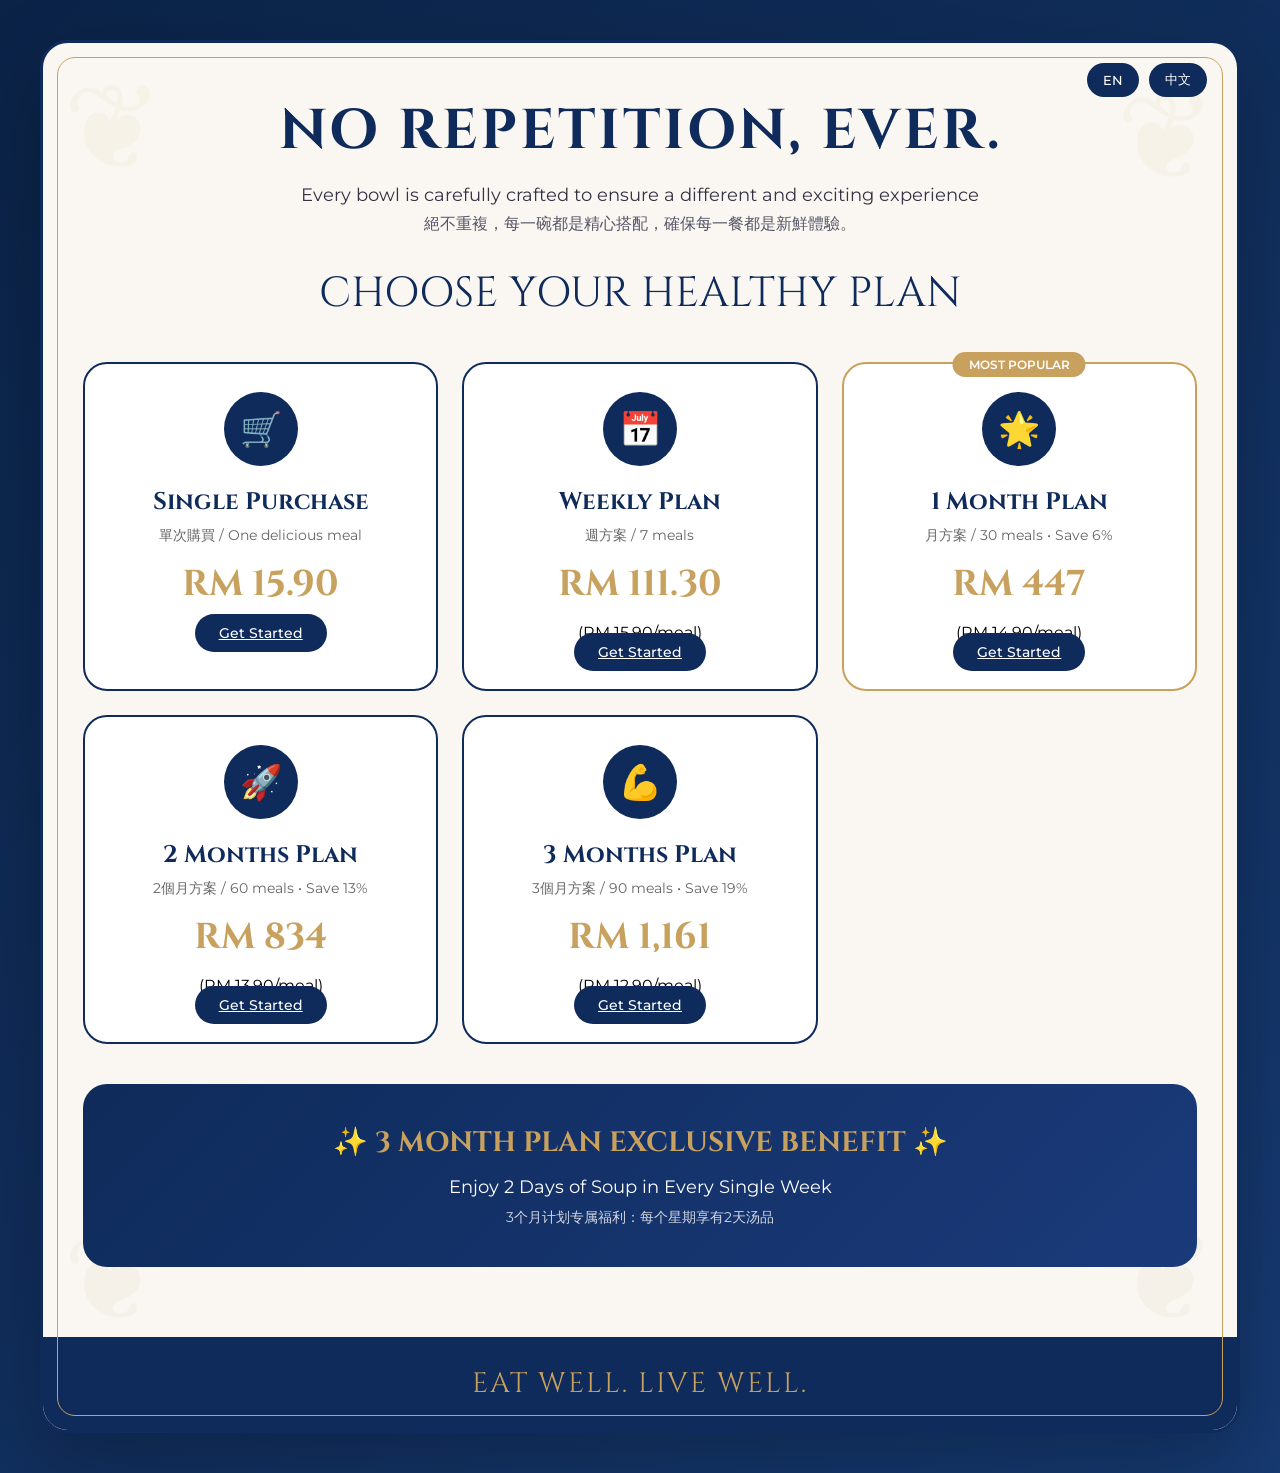
==== commit f3e650e5: "Add files via upload" ====
--- a/index.html
+++ b/index.html
@@ -29,44 +29,53 @@
 
     <div class="content">
         <div class="plan-grid">
-            <div class="plan-card">
+            <!-- Single Purchase -->
+            <div class="plan-card" data-plan="single" data-days="1" data-price="15.90">
                 <div class="plan-icon">🛒</div>
                 <h3>Single Purchase</h3>
                 <p>單次購買 / One delicious meal</p>
-                <div class="price">RM 12</div>
+                <div class="price">RM 15.90</div>
                 <a href="register.html" class="btn-small">Get Started</a>
             </div>
 
-            <div class="plan-card">
+            <!-- Weekly -->
+            <div class="plan-card" data-plan="weekly" data-days="7" data-price="111.30">
                 <div class="plan-icon">📅</div>
                 <h3>Weekly Plan</h3>
-                <p>週方案 / 7 meals • Save 10%</p>
-                <div class="price">RM 75</div>
+                <p>週方案 / 7 meals</p>
+                <div class="price">RM 111.30</div>
+                <div class="price-detail">(RM 15.90/meal)</div>
                 <a href="register.html" class="btn-small">Get Started</a>
             </div>
 
-            <div class="plan-card popular">
+            <!-- 1 Month -->
+            <div class="plan-card popular" data-plan="1month" data-days="30" data-price="447">
                 <div class="popular-badge">MOST POPULAR</div>
                 <div class="plan-icon">🌟</div>
                 <h3>1 Month Plan</h3>
-                <p>月方案 / 30 meals • Save 22%</p>
-                <div class="price">RM 280</div>
+                <p>月方案 / 30 meals • Save 6%</p>
+                <div class="price">RM 447</div>
+                <div class="price-detail">(RM 14.90/meal)</div>
                 <a href="register.html" class="btn-small">Get Started</a>
             </div>
 
-            <div class="plan-card">
+            <!-- 2 Months -->
+            <div class="plan-card" data-plan="2months" data-days="60" data-price="834">
                 <div class="plan-icon">🚀</div>
                 <h3>2 Months Plan</h3>
-                <p>2個月方案 / 60 meals • Save 26%</p>
-                <div class="price">RM 530</div>
+                <p>2個月方案 / 60 meals • Save 13%</p>
+                <div class="price">RM 834</div>
+                <div class="price-detail">(RM 13.90/meal)</div>
                 <a href="register.html" class="btn-small">Get Started</a>
             </div>
 
-            <div class="plan-card">
+            <!-- 3 Months -->
+            <div class="plan-card" data-plan="3months" data-days="90" data-price="1161">
                 <div class="plan-icon">💪</div>
                 <h3>3 Months Plan</h3>
-                <p>3個月方案 / 90 meals • Save 30%</p>
-                <div class="price">RM 750</div>
+                <p>3個月方案 / 90 meals • Save 19%</p>
+                <div class="price">RM 1,161</div>
+                <div class="price-detail">(RM 12.90/meal)</div>
                 <a href="register.html" class="btn-small">Get Started</a>
             </div>
         </div>
